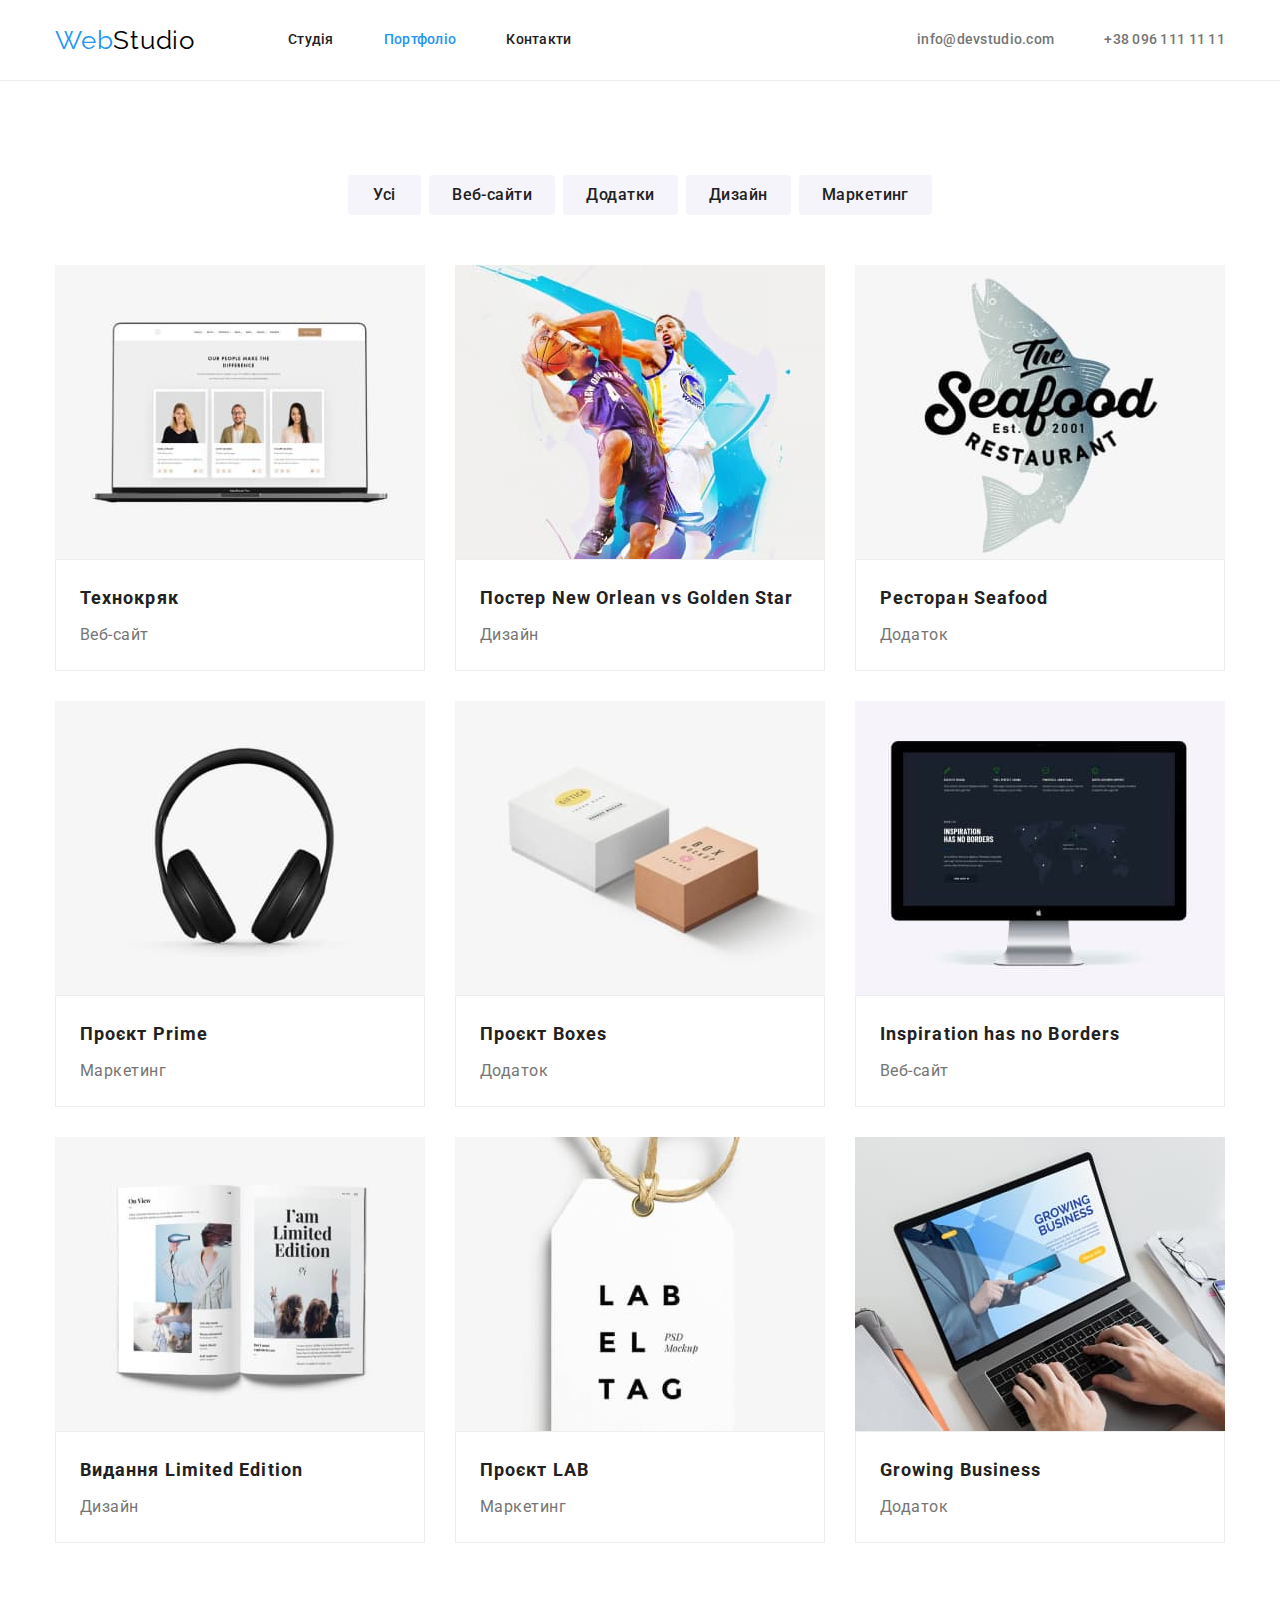
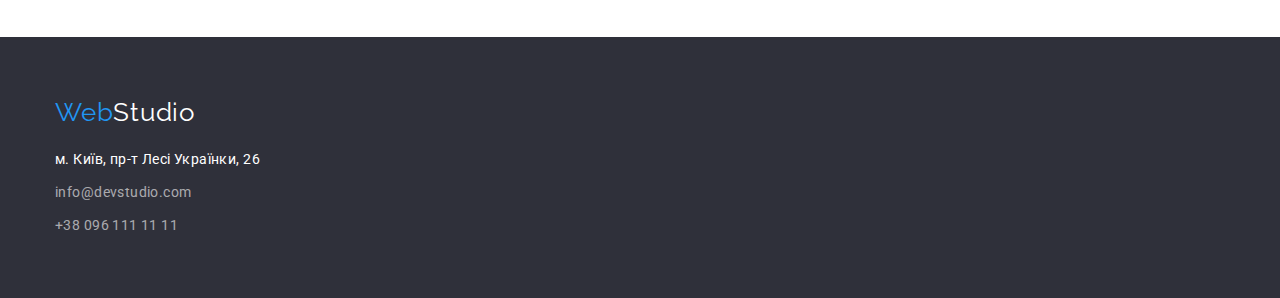
==== portfolio.html @ c8baaa2f "created folders" ====
<!DOCTYPE html>
<html lang="uk">
<head>
   <meta charset="UTF-8">
   <meta http-equiv="X-UA-Compatible" content="IE=edge">
   <meta name="viewport" content="width=device-width, initial-scale=1.0">
   <title>Портфоліо</title>
   <link rel="preconnect" href="https://fonts.googleapis.com">
   <link rel="preconnect" href="https://fonts.gstatic.com" crossorigin>
   <link href="https://fonts.googleapis.com/css2?family=Raleway:wght@700&family=Roboto:wght@400;500;700;900&display=swap" rel="stylesheet">
   <link
    rel="stylesheet"
    href="https://cdnjs.cloudflare.com/ajax/libs/modern-normalize/1.0.0/modern-normalize.min.css"
    />
   <link rel="stylesheet" href="./css/style.css">
</head>
<body>
   <!--Верхня лінія-->
    <header class="header">
      <div class="container main-nav">
         <nav class="nav">
        <a class="logo" href="./index.html">Web<span class="logo-dark">Studio</span></a>
        <ul class="site-nav list">
          <li class="item"><a href="./index.html" class="link">Студія</a></li>
          <li class="item"><a href="./portfolio.html" class="link current">Портфоліо</a></li>
          <li class="item"><a href="" class="link">Контакти</a></li>
        </ul>
      </nav>
      <ul class="contact list">
        <li class="item"><a href="mailto:info@devstudio.com" class="contact-link">info@devstudio.com</a></li>
        <li class="item"><a href="tel:+380961111111" class="contact-link">+38 096 111 11 11</a></li>
      </ul>
      </div>
    </header>
    <main>
      <section class="section">
         <div class="container">
         <h1 class="section-title visually-hidden">Портфоліо</h1>
         <ul class="buttons list">
            <li class="item"><button type="button" class="button">Усі</button></li>
            <li class="item"><button type="button" class="button">Веб-сайти</button></li>
            <li class="item"><button type="button" class="button">Додатки</button></li>
            <li class="item"><button type="button" class="button">Дизайн</button></li>
            <li class="item"><button type="button" class="button">Маркетинг</button></li>
         </ul>
         <ul class="portfolio list">
            <li class="project">
               <a href="#">
                  <img src="./images/project1.jpg" alt="ноутбук зі сторінкою вебсайту" width="370">
               <div class="project-item">
               <h2 class="portfolio-title">Технокряк</h2>
               <p>Веб-сайт</p>
               </div>
               </a>
            </li>
            <li class="project">
               <a href="#">
                  <img src="./images/project2.jpg" alt=" два баскетболіста" width="370">
               <div class="project-item">
               <h2 class="portfolio-title">Постер New Orlean vs Golden Star</h2>
               <p>Дизайн</p>
               </div>
               </a>
            </li>
            <li class="project">
               <a href="#">
                  <img src="./images/project3.jpg" alt="логотип ресторану у вигляді риби" width="370">
               <div class="project-item">
               <h2 class="portfolio-title">Ресторан Seafood</h2>
               <p>Додаток</p>
               </div>
               </a>
            </li>
            <li class="project">
               <a href="#">
                  <img src="./images/project4.jpg" alt="навушники" width="370">
               <div class="project-item">
               <h2 class="portfolio-title">Проєкт Prime</h2>
               <p>Маркетинг</p>
               </div>
               </a>
            </li>
            <li class="project">
               <a href="#">
                  <img src="./images/project5.jpg" alt="дві коробочки" width="370">
               <div class="project-item">
               <h2 class="portfolio-title">Проєкт Boxes</h2>
               <p>Додаток</p>
               </div>
               </a>
            </li>
            <li class="project">
               <a href="#">
                  <img src="./images/project6.jpg" alt="монітор" width="370">
               <div class="project-item">
               <h2 class="portfolio-title">Inspiration has no Borders</h2>
               <p>Веб-сайт</p>
               </div>
               </a>
            </li>
            <li class="project">
               <a href="#">
                  <img src="./images/project7.jpg" alt="розгорнутий журнал" width="370">
               <div class="project-item">
               <h2 class="portfolio-title">Видання Limited Edition</h2>
               <p>Дизайн</p>
               </div>
               </a>
            </li>
            <li class="project">
               <a href="#">
                  <img src="./images/project8.jpg" alt="бірка з логотипом" width="370">
               <div class="project-item">
               <h2 class="portfolio-title">Проєкт LAB</h2>
               <p>Маркетинг</p>
               </div>
               </a>
            </li>
            <li class="project">
               <a href="#">
                  <img src="./images/project9.jpg" alt="ноутбук за яким працює людина" width="370">
               <div class="project-item">
                  <h2 class="portfolio-title">Growing Business</h2>
               <p>Додаток</p>
               </div>
               </a>
            </li>
         </ul>
         </div>
      </section>

    </main>
    <footer class="address">
      <div class="container">
      <a class="logo" href="./index.html">Web<span class="logo-light">Studio</span></a>
      <address class="address-item">
        <ul class="list">
          <li>
            <a class="map"
              href="https://goo.gl/maps/CPtrU1FHBa2aNyZL9"
              target="_blank"
              rel="noopener noreferrer nofollow"
              >м. Київ, пр-т Лесі Українки, 26</a
            >
          </li>
          <li class=" mailto"><a href="mailto:info@devstudio.com" class="contact-link">info@devstudio.com</a></li>
          <li><a href="tel:+380961111111" class="contact-link">+38 096 111 11 11</a></li>
        </ul>
      </address>
      </div>
    </footer>
   
</body>
</html>
---- css/style.css ----
/* 
font-family: 'Roboto';
font-weight: 400;500;700;900
color main color #757575
color title h2 #212121
background #FFFFFF
title hero #FFFFFF
team card job #757575
background section teams #F5F4FA
address tel color: rgba(255, 255, 255, 0.6)
logo #000000 #2196F3 #FFFFFF Raleway 700
hover #2196F3 mail #757575 
portfolio #212121 Roboto 500
 */
/* html {
   box-sizing: border-box;
}
*,
*::before,
*::after {
   box-sizing: inherit;
} */
:root {
   --primary-text-color: #757575;
   --title-text-color: #212121;
   --accent-text-color: #2196F3;
   --white-color: #FFFFFF;
   --section-background: #F5F4FA;
   --btn-hover-color: #188CE8;
   --hero-background: #2F303A;
   --logo-dark-color: #000000;
 }

body {
   margin: 0;
   background-color: var(--white-color);
   color: var(--primary-text-color);
   font-family: 'Roboto', sans-serif;
   letter-spacing: 0.03em;
}

.list {
   padding: 0;
   margin: 0;
   list-style: none;
}
.container {
   margin-left: auto;
   margin-right: auto;
   width: 1200px;
   padding-left: 15px;
   padding-right: 15px;
}
h1,
h2,
h3,
h4,
h5,
h6,
p {
   margin-top: 0;
   margin-bottom: 0;
}
img {
   display: block;
   max-width: 100%;
   height: auto;
}
/* header */
.header {
   display: block;
   border-bottom: 1px solid #ECECEC;
}
.main-nav {
   display: flex;
   align-items: center;
}
.nav {
   display: flex;
   align-items: center;
}
.nav .logo {
   margin-right: 93px;
}
.logo {
   color: var(--accent-text-color);
   font-family: 'Raleway', sans-serif;
   font-size: 26px;
   line-height: 1.19;
   letter-spacing: 0.03em;
   text-decoration: none;
}

.logo-dark {
   color: var(--logo-dark-color);
}

.logo-light {
   color: var(--white-color);
}

/* site-nav */
.site-nav {
   display: flex;
}
.site-nav .item:not(:last-child) {
   margin-right: 50px;
}
.site-nav .link {
   display: block;
   padding-top: 32px;
   padding-bottom: 32px; 
   color: var(--title-text-color);
   font-weight: 500;
   font-size: 14px;
   line-height: 1.14;
   letter-spacing: 0.02em;
   text-decoration: none;
}

.site-nav .link:hover,
.site-nav .link:focus {
   color: var(--accent-text-color);
}

.site-nav .link.current {
   color: var(--accent-text-color);
}
.contact {
   display: flex;
   margin-left: auto;
}
.contact .item + .item {
   margin-left: 50px;
}
.contact .contact-link {
   display: block;
   padding-top: 32px;
   padding-bottom: 32px;
   color: var(--primary-text-color);
   font-weight: 500;
   font-size: 14px;
   line-height: 1.14;
   letter-spacing: 0.02em;
   text-decoration: none;
}

/* footer */
.address {
   padding-top: 60px;
   padding-bottom: 60px;
   background-color: var(--hero-background);
}
.address-item {
   margin-top: 20px;
}
.map {
   color: var(--white-color);
   font-style: normal;
   font-size: 14px;
   line-height: 1.71;
   letter-spacing: 0.03em;
   text-decoration: none;
}

.address .contact-link {
   color: rgba(255, 255, 255, 0.6);
   font-style: normal;
   font-size: 14px;
   line-height: 1.71;
   letter-spacing: 0.03em;
   text-decoration: none;
}

.contact-link:hover,
.contact-link:focus {
   color: var(--accent-text-color);
}
.mailto {
   margin: 9px 0;
}

/* hero */
.hero {
   padding: 200px 0;
   background-color: var(--hero-background);
   text-align: center;
}
.hero-title {
   margin-bottom: 30px;
   color: var(--white-color);
   font-weight: 900;
   font-size: 44px;
   line-height: 1.36;
   letter-spacing: 0.06em;
   text-transform: uppercase;
   width: 700px;
   margin: 0 auto 30px auto;

}

.btn {
   display: inline-block;
   border: 1px solid transparent;
   border-radius: 4px;
   padding: 10px 32px;
   min-width: 216px;
   /* margin-bottom: 200px; */
   background-color: var(--accent-text-color);
   color: var(--white-color);
   box-shadow: 0px 4px 4px rgba(0, 0, 0, 0.15);
   font-family: inherit;
   font-size: 16px;
   line-height: 1.88;
   letter-spacing: 0.06em;
   cursor: pointer;
}
.btn:hover,
.btn:focus {
   background-color: var(--btn-hover-color);
}
.section {
   padding-bottom: 94px;
   padding-top: 94px;
}
.visually-hidden {
   position: absolute;
   white-space: nowrap;
   width: 1px;
   height: 1px;
   overflow: hidden;
   border: 0;
   padding: 0;
   clip: rect(0 0 0 0);
   clip-path: inset(50%);
   margin: -1px;
}
.section-title {
   margin-bottom: 50px;
   color:  var(--title-text-color);
   font-size: 36px;
   line-height: 1.17;
   letter-spacing: 0.03em;
   text-align: center;
}
.subtitle {
   margin-bottom: 10px;
   color: var(--title-text-color);
   font-size: 14px;
   line-height: 1.14;
   letter-spacing: 0.03em;
   text-transform: uppercase;
}
/* features */
.features {
   display: flex;
}
.features .item + .item {
   margin-left: 30px;
}
.features .item {
   width: 270px;
}
.features p {
   font-size: 14px;
   line-height: 1.71;
   letter-spacing: 0.03em;
}

/* what we make */
.thumbs-section {
   padding-top: 0;
}
.thumbs {
   display: flex;
   margin-right: -30px;
}
.thumbs .item {
   flex-basis: calc(100%/3 - 30px);
   /* width: calc((100% - 60px) / 3); */
   margin-right: 30px;
}
/* .thumbs .item:last-child {
   margin-right: 0;
} */

/* our teams */
.teams {
   background-color: var(--section-background);
}
.members {
   display: flex;
   margin-right: -30px;
}
.avatar {
   margin-right: 30px;
   background-color: var(--white-color);
   box-shadow: 0px 1px 3px rgba(0, 0, 0, 0.12), 0px 1px 1px rgba(0, 0, 0, 0.14), 0px 2px 1px rgba(0, 0, 0, 0.2);
   border-radius: 0px 0px 4px 4px;
   text-align: center;
}
.member-img {
   padding: 30px;
}
.member {
   margin-bottom: 10px;
   color: var(--title-text-color);
   font-weight: 500;
   font-size: 16px;
   line-height: 1.19;
   letter-spacing: 0.03em;
   
}
.member-text {
   font-size: 16px;
   line-height: 1.19;
   letter-spacing: 0.03em;
}

/* portfolio button */
.buttons {
   display: flex;
   justify-content: center;
   margin-bottom: 50px;
}
.button {
   display: inline-block;
   border: 1px solid transparent;
   border-radius: 4px;
   padding: 6px 22px;
   min-width: 73px;
   color: var(--title-text-color);
   background-color: var(--section-background);
   font-family: inherit;
   font-weight: 500;
   font-size: 16px;
   line-height: 1.63;
   letter-spacing: 0.03em;
   cursor: pointer;
}
.buttons .item:not(:last-child) {
   margin-right: 8px;
}
.button:hover,
.button:focus {
   color: var(--white-color);
   background-color: var(--accent-text-color);
}
/* portfolio */
.portfolio {
   display: flex;
   flex-wrap: wrap;
   margin-right: -30px;
   margin-bottom: -30px;
}
.project {
   flex-basis: calc(100%/3 - 30px);
   margin-right: 30px;
   margin-bottom: 30px;
}
.project-item {
   padding: 20px 24px;
   border: 1px solid #EEEEEE;
}
.portfolio-title {
   margin-bottom: 4px;
   color: var(--title-text-color);
   font-size: 18px;
   line-height: 2;
   letter-spacing: 0.06em;
}
.portfolio p {
   color: var(--primary-text-color);
   font-size: 16px;
   line-height: 1.88;
   letter-spacing: 0.03em;
}
.portfolio a {
   background-color: var(--white-color);
   text-decoration: none;
}
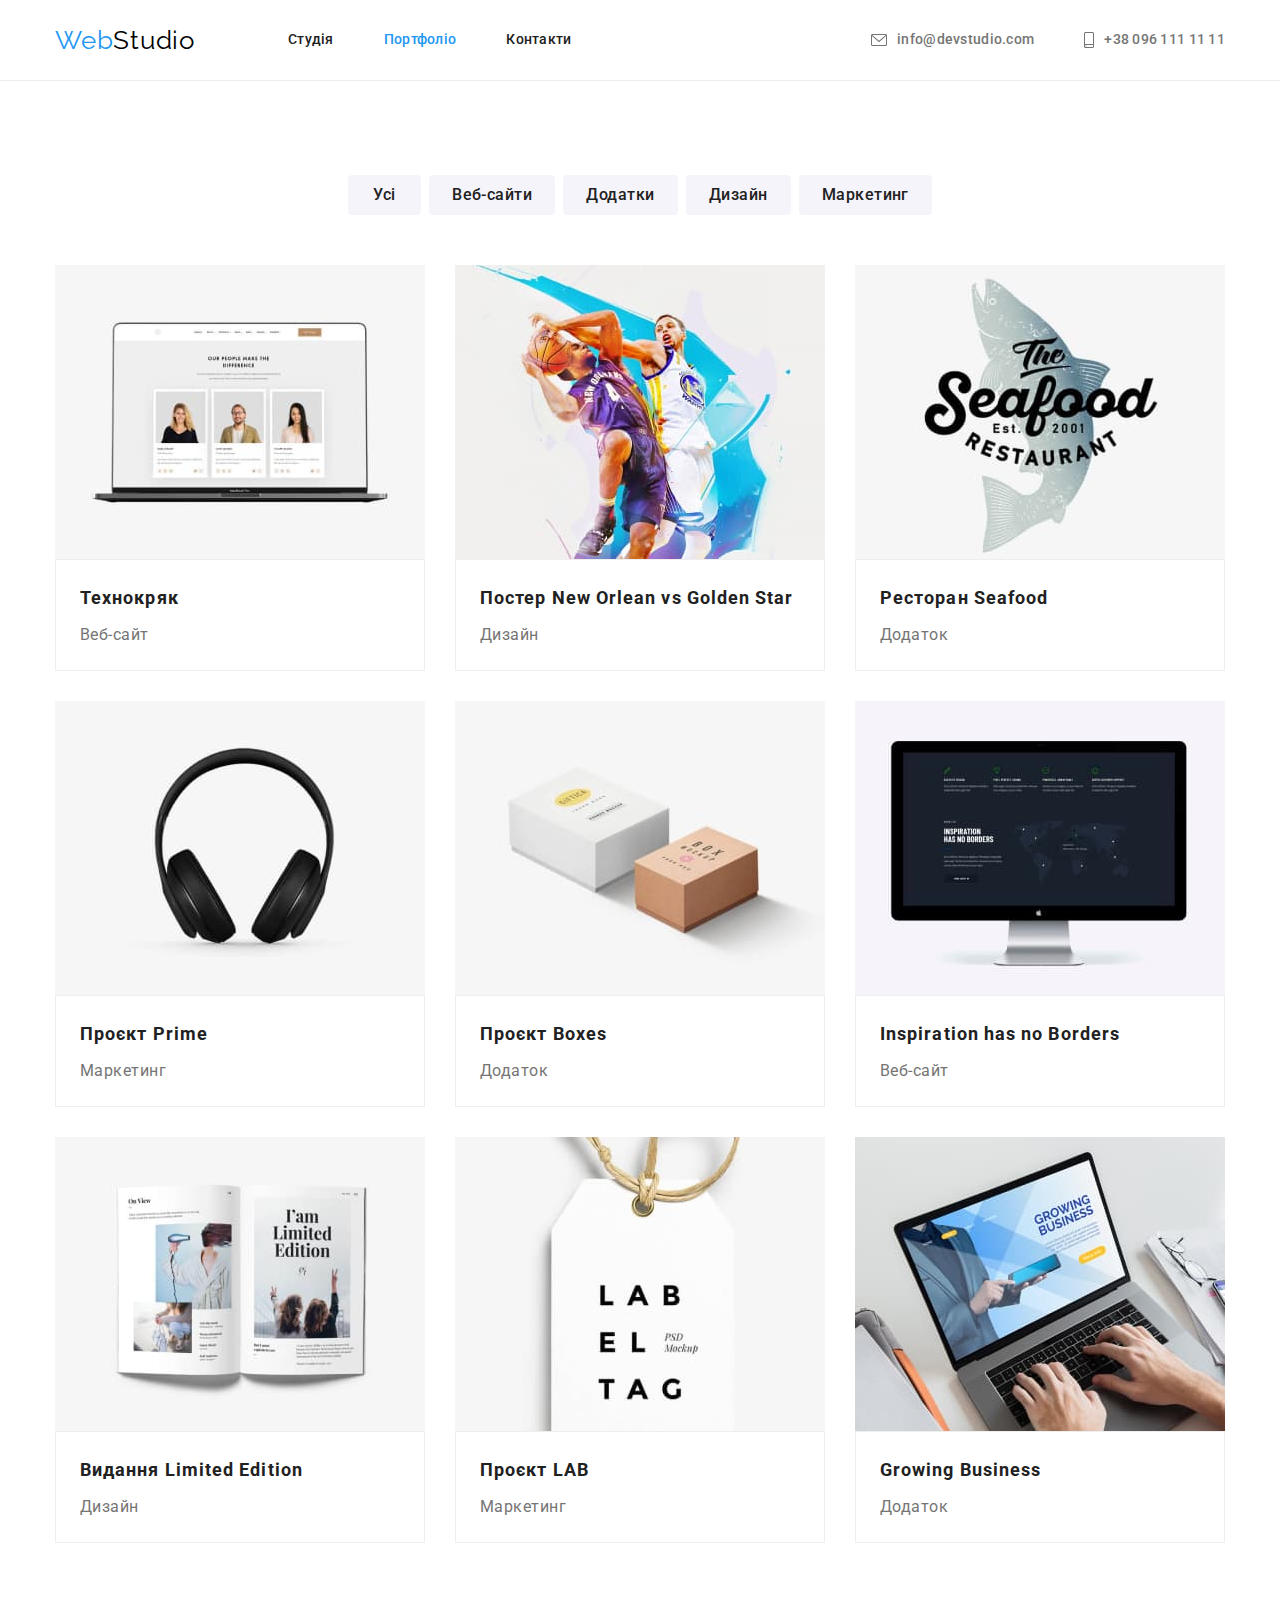
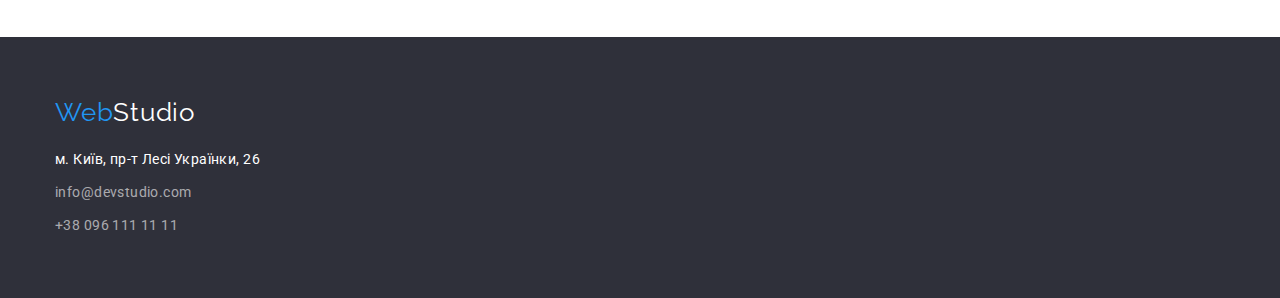
==== commit 19c6adcd: "added icon" ====
--- a/portfolio.html
+++ b/portfolio.html
@@ -27,8 +27,8 @@
         </ul>
       </nav>
       <ul class="contact list">
-        <li class="item"><a href="mailto:info@devstudio.com" class="contact-link">info@devstudio.com</a></li>
-        <li class="item"><a href="tel:+380961111111" class="contact-link">+38 096 111 11 11</a></li>
+        <li class="item"><a href="mailto:info@devstudio.com" class="contact-link contact-mailto">info@devstudio.com</a></li>
+        <li class="item"><a href="tel:+380961111111" class="contact-link contact-phone">+38 096 111 11 11</a></li>
       </ul>
       </div>
     </header>
--- a/css/style.css
+++ b/css/style.css
@@ -28,8 +28,10 @@
    --white-color: #FFFFFF;
    --section-background: #F5F4FA;
    --btn-hover-color: #188CE8;
-   --hero-background: #2F303A;
+   --hero-background: #C4C4C4;
    --logo-dark-color: #000000;
+   --hero-background-gradient: rgba(47, 48, 58, 0.4);
+   --footer-background: #2F303A;
  }
 
 body {
@@ -135,7 +137,8 @@
    margin-left: 50px;
 }
 .contact .contact-link {
-   display: block;
+   display: inline-flex;
+   align-items: center;
    padding-top: 32px;
    padding-bottom: 32px;
    color: var(--primary-text-color);
@@ -145,12 +148,28 @@
    letter-spacing: 0.02em;
    text-decoration: none;
 }
+.contact-mailto::before {
+   content: "";
+   width: 16px;
+   height: 12px;
+   margin-right: 10px;
+   background-image: url(../images/envelope.svg);
+   background-size: contain;
+}
+.contact-phone::before {
+   content: "";
+   width: 10px;
+   height: 16px;
+   margin-right: 10px;
+   background-image: url(../images/smartphone.svg);
+   background-size: contain;
+}
 
 /* footer */
 .address {
    padding-top: 60px;
    padding-bottom: 60px;
-   background-color: var(--hero-background);
+   background-color: var(--footer-background);
 }
 .address-item {
    margin-top: 20px;
@@ -187,6 +206,18 @@
    background-color: var(--hero-background);
    text-align: center;
 }
+.overlay {
+   max-width: 1600px;
+   height: 600px;
+   margin-left: auto;
+   margin-right: auto;
+   background-image:url(../images/Img\ Overlay.svg),
+   url(../images/hero-background.jpg);
+   background-position: center;
+   background-size: cover;
+   background-repeat: no-repeat;
+}
+
 .hero-title {
    margin-bottom: 30px;
    color: var(--white-color);
@@ -256,12 +287,36 @@
 .features {
    display: flex;
 }
-.features .item + .item {
+.features-item + .features-item {
    margin-left: 30px;
 }
-.features .item {
+.features-item {
    width: 270px;
 }
+.features-item::before {
+   display: block;
+   content: "";
+   height: 120px;
+   background-color: var(--section-background);
+   background-size: 70px, contain;
+   background-repeat: no-repeat;
+   background-position: center;
+   margin-bottom: 30px;
+   border-radius: 4px;
+}
+.icon-antenna::before {
+   background-image: url(../images/antenna\ 1.svg);
+}
+.icon-clock::before {
+   background-image: url(../images/clock\ 1.svg);
+}
+.icon-diagram::before {
+   background-image: url(../images/diagram\ 1.svg);
+}
+.icon-astronaut::before {
+   background-image: url(../images/astronaut\ 1.svg);
+}
+
 .features p {
    font-size: 14px;
    line-height: 1.71;
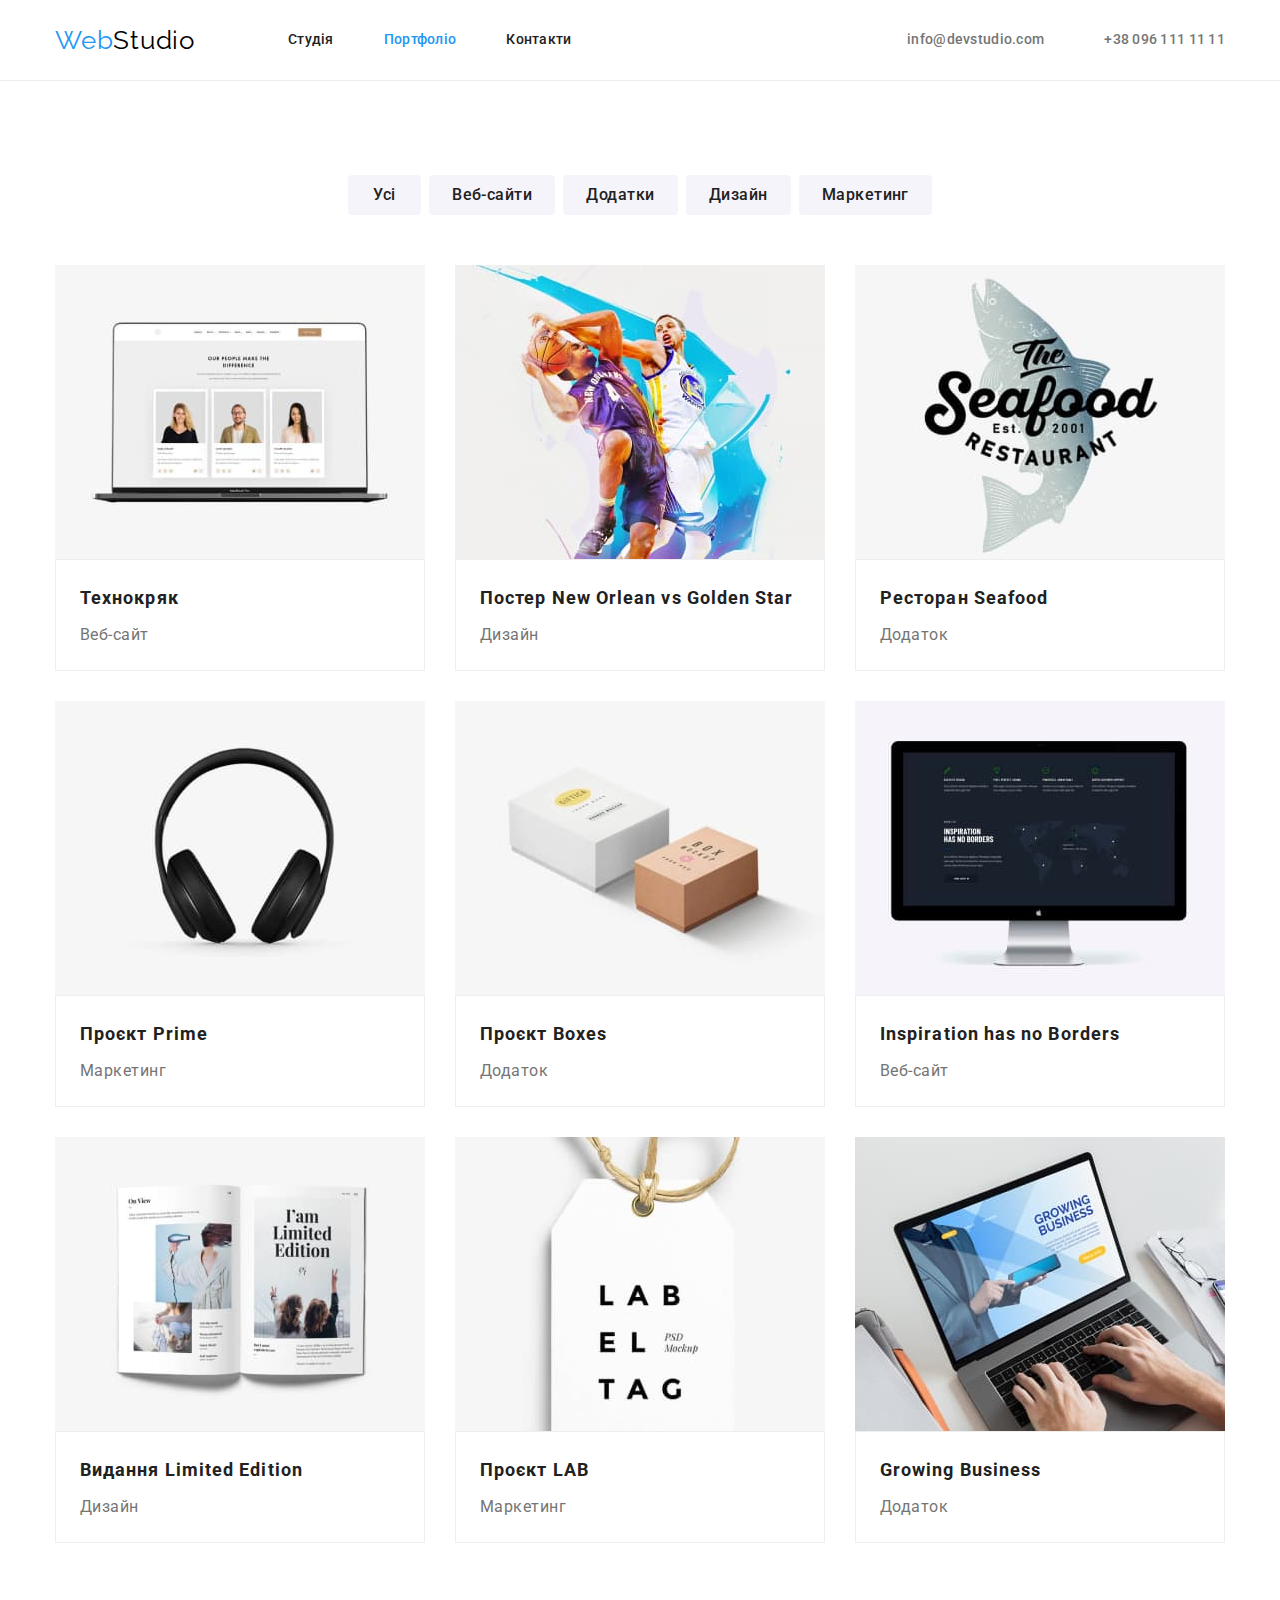
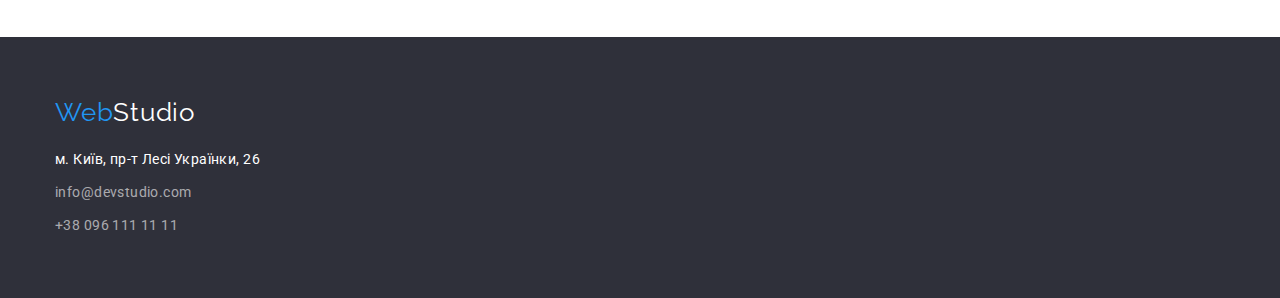
==== commit 68259b63: "added shadow with hover" ====
--- a/portfolio.html
+++ b/portfolio.html
@@ -45,7 +45,7 @@
          </ul>
          <ul class="portfolio list">
             <li class="project">
-               <a href="#">
+               <a href="#" class="project-link" >
                   <img src="./images/project1.jpg" alt="ноутбук зі сторінкою вебсайту" width="370">
                <div class="project-item">
                <h2 class="portfolio-title">Технокряк</h2>
@@ -54,7 +54,7 @@
                </a>
             </li>
             <li class="project">
-               <a href="#">
+               <a href="#" class="project-link" >
                   <img src="./images/project2.jpg" alt=" два баскетболіста" width="370">
                <div class="project-item">
                <h2 class="portfolio-title">Постер New Orlean vs Golden Star</h2>
@@ -63,7 +63,7 @@
                </a>
             </li>
             <li class="project">
-               <a href="#">
+               <a href="#" class="project-link" >
                   <img src="./images/project3.jpg" alt="логотип ресторану у вигляді риби" width="370">
                <div class="project-item">
                <h2 class="portfolio-title">Ресторан Seafood</h2>
@@ -72,7 +72,7 @@
                </a>
             </li>
             <li class="project">
-               <a href="#">
+               <a href="#" class="project-link" >
                   <img src="./images/project4.jpg" alt="навушники" width="370">
                <div class="project-item">
                <h2 class="portfolio-title">Проєкт Prime</h2>
@@ -81,7 +81,7 @@
                </a>
             </li>
             <li class="project">
-               <a href="#">
+               <a href="#" class="project-link" >
                   <img src="./images/project5.jpg" alt="дві коробочки" width="370">
                <div class="project-item">
                <h2 class="portfolio-title">Проєкт Boxes</h2>
@@ -90,7 +90,7 @@
                </a>
             </li>
             <li class="project">
-               <a href="#">
+               <a href="#" class="project-link" >
                   <img src="./images/project6.jpg" alt="монітор" width="370">
                <div class="project-item">
                <h2 class="portfolio-title">Inspiration has no Borders</h2>
@@ -99,7 +99,7 @@
                </a>
             </li>
             <li class="project">
-               <a href="#">
+               <a href="#" class="project-link" >
                   <img src="./images/project7.jpg" alt="розгорнутий журнал" width="370">
                <div class="project-item">
                <h2 class="portfolio-title">Видання Limited Edition</h2>
@@ -108,7 +108,7 @@
                </a>
             </li>
             <li class="project">
-               <a href="#">
+               <a href="#" class="project-link" >
                   <img src="./images/project8.jpg" alt="бірка з логотипом" width="370">
                <div class="project-item">
                <h2 class="portfolio-title">Проєкт LAB</h2>
@@ -117,7 +117,7 @@
                </a>
             </li>
             <li class="project">
-               <a href="#">
+               <a href="#" class="project-link" >
                   <img src="./images/project9.jpg" alt="ноутбук за яким працює людина" width="370">
                <div class="project-item">
                   <h2 class="portfolio-title">Growing Business</h2>
--- a/css/style.css
+++ b/css/style.css
@@ -32,6 +32,8 @@
    --logo-dark-color: #000000;
    --hero-background-gradient: rgba(47, 48, 58, 0.4);
    --footer-background: #2F303A;
+   --icon-color: #AFB1B8;
+   --social-link-background: rgba(255, 255, 255, 0.1)
  }
 
 body {
@@ -136,9 +138,14 @@
 .contact .item + .item {
    margin-left: 50px;
 }
+.contact .item {
+   display: inline-flex;
+   align-items: center;
+}
 .contact .contact-link {
    display: inline-flex;
    align-items: center;
+   margin-left: 10px;
    padding-top: 32px;
    padding-bottom: 32px;
    color: var(--primary-text-color);
@@ -148,21 +155,16 @@
    letter-spacing: 0.02em;
    text-decoration: none;
 }
-.contact-mailto::before {
-   content: "";
-   width: 16px;
-   height: 12px;
-   margin-right: 10px;
-   background-image: url(../images/envelope.svg);
-   background-size: contain;
-}
-.contact-phone::before {
-   content: "";
-   width: 10px;
-   height: 16px;
-   margin-right: 10px;
-   background-image: url(../images/smartphone.svg);
-   background-size: contain;
+.icon-contact-link {
+   display: inline-flex;
+   align-items: center;
+}
+.icon-contact {
+   fill: var(--primary-text-color);
+}
+.icon-contact:hover,
+.icon-contact:focus {
+   fill: var(--accent-text-color);
 }
 
 /* footer */
@@ -198,6 +200,28 @@
 }
 .mailto {
    margin: 9px 0;
+}
+.footer {
+   display: flex;
+}
+.footer-social {
+   padding: 12px 0;
+   margin-left: 70px;
+}
+.caption {
+   margin-bottom: 20px;
+   color: var(--white-color);
+   font-size: 14px;
+   line-height: 1.14;
+   letter-spacing: 0.03em;
+   text-transform: uppercase;
+}
+.social-link {
+   border-radius: 50%;
+   background-color: var(--social-link-background);
+}
+.social-link .social-network {
+   fill: var(--white-color);
 }
 
 /* hero */
@@ -368,9 +392,62 @@
    
 }
 .member-text {
+   margin-bottom: 16px;
    font-size: 16px;
    line-height: 1.19;
    letter-spacing: 0.03em;
+}
+.social {
+   display: flex;
+   justify-content: center;
+   margin-right: -10px;
+}
+.social-item {
+   margin-right: 10px;
+
+}
+.social-item a {
+   display: flex;
+   justify-content: center;
+   align-items: center;
+   width: 44px;
+   height: 44px;
+}
+.social-item a:hover {
+   border-radius: 50%;
+   background-color: var(--accent-text-color);
+}
+.social-network {
+   fill: var(--icon-color);
+}
+.social-network:hover {
+   fill: var(--white-color);
+}
+
+/* regular customers */
+
+.clients {
+   display: flex;
+   margin-right: -30px;
+   justify-content: center;
+}
+.client-item{
+   display: flex;
+   margin-right: 30px;
+   padding: 16px 32px;
+   width: 170px;
+   background-color: var(--white-color);
+   border: 1px solid var(--icon-color);
+   border-radius: 4px;
+}
+.client-icon {
+   fill: var(--icon-color);
+}
+.client-item:hover {
+   border-color: var(--accent-text-color);
+}
+.client-icon:hover {
+   fill: var(--accent-text-color);
 }
 
 /* portfolio button */
@@ -401,6 +478,8 @@
 .button:focus {
    color: var(--white-color);
    background-color: var(--accent-text-color);
+   box-shadow: 0px 3px 1px rgba(0, 0, 0, 0.1), 0px 1px 2px rgba(0, 0, 0, 0.08), 0px 2px 2px rgba(0, 0, 0, 0.12);
+   border-radius: 4px;
 }
 /* portfolio */
 .portfolio {
@@ -434,4 +513,8 @@
 .portfolio a {
    background-color: var(--white-color);
    text-decoration: none;
-}+}
+.project:hover {
+   /* border: 1px solid #EEEEEE; */
+      box-shadow: 0px 1px 1px rgba(0, 0, 0, 0.12), 0px 4px 4px rgba(0, 0, 0, 0.06), 1px 4px 6px rgba(0, 0, 0, 0.16);
+}
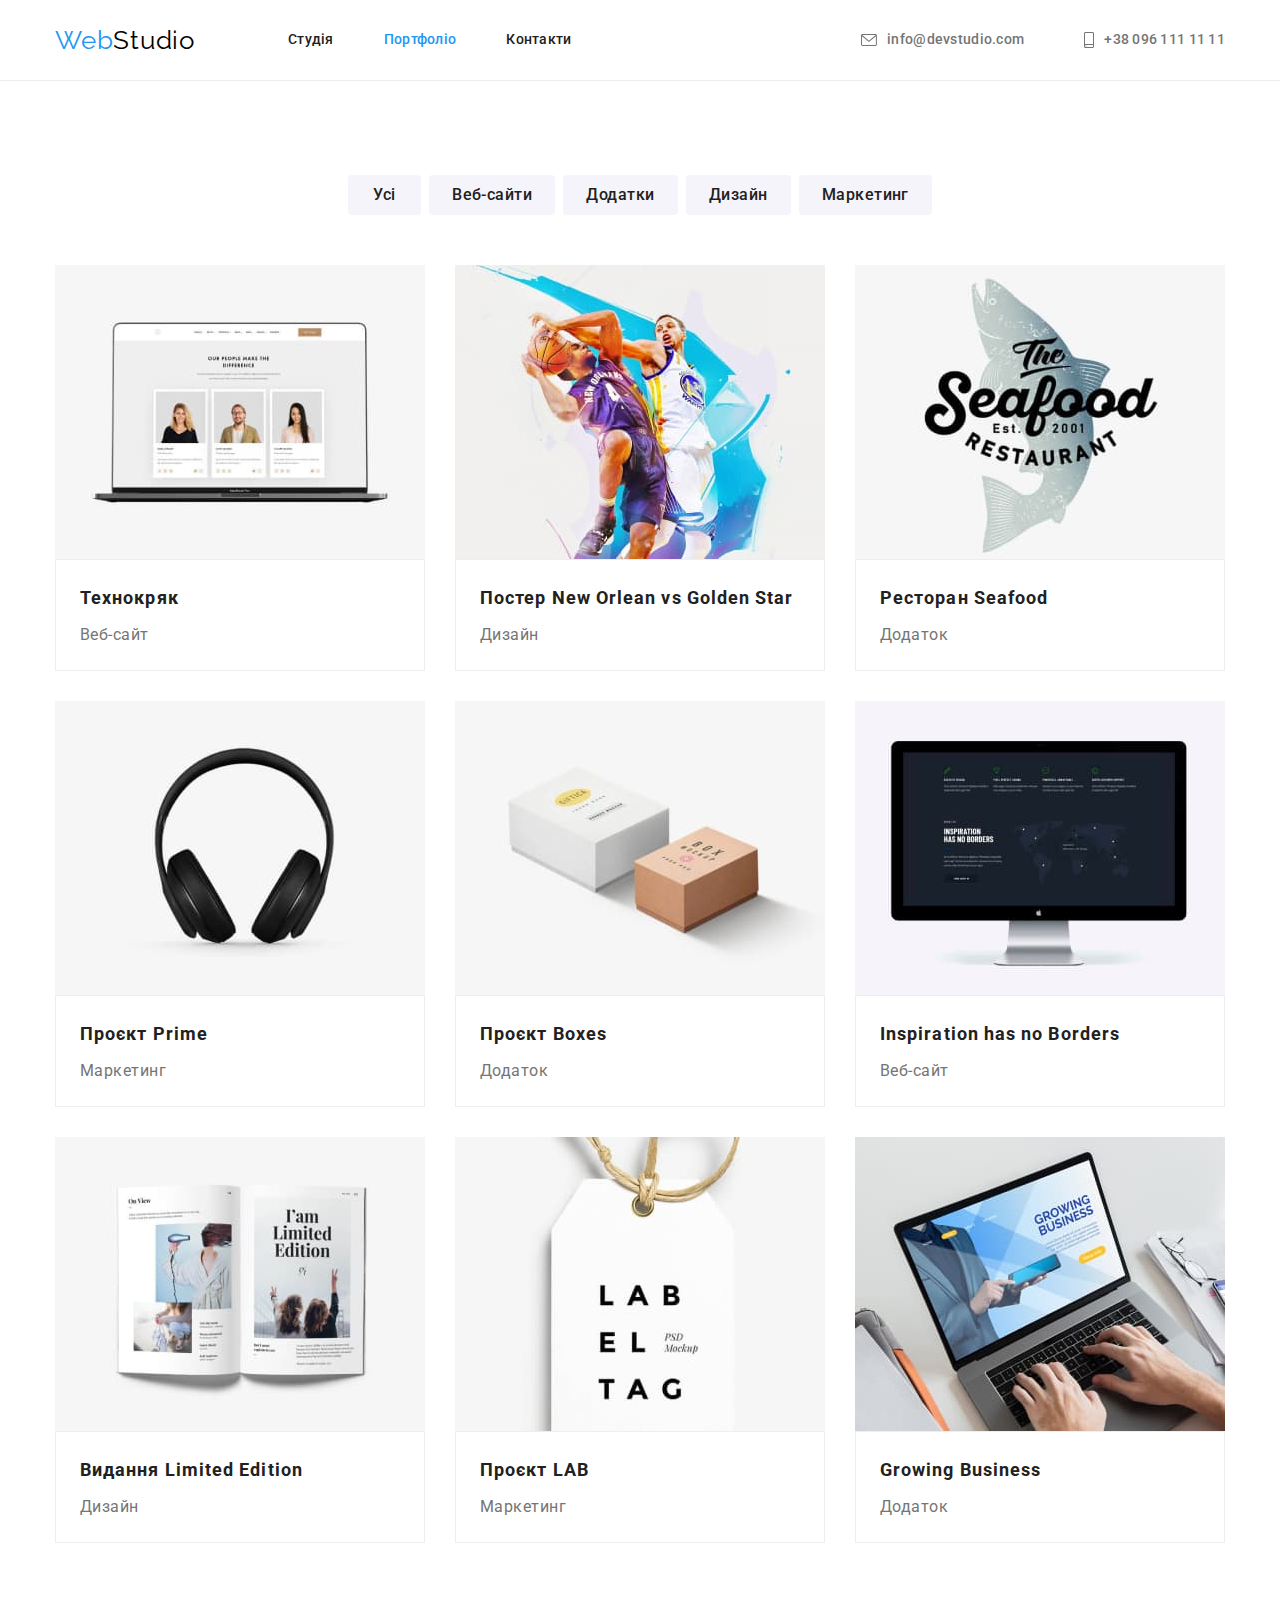
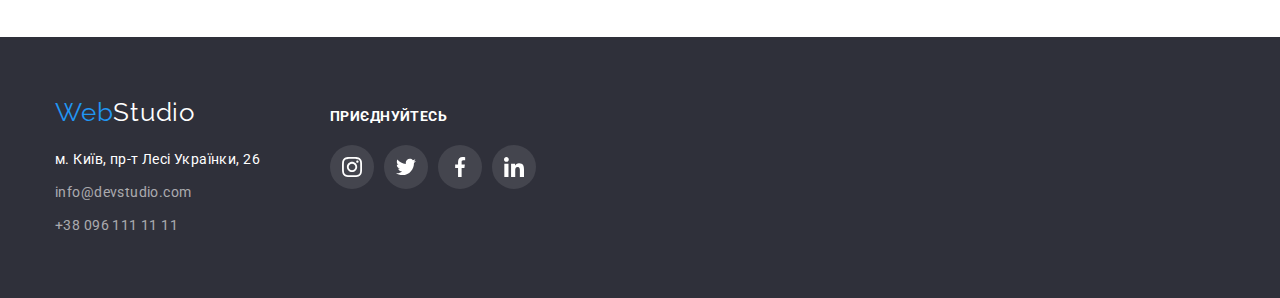
==== commit 1e1a9c9e: "replace footer and header in portfolio" ====
--- a/portfolio.html
+++ b/portfolio.html
@@ -27,9 +27,19 @@
         </ul>
       </nav>
       <ul class="contact list">
-        <li class="item"><a href="mailto:info@devstudio.com" class="contact-link contact-mailto">info@devstudio.com</a></li>
-        <li class="item"><a href="tel:+380961111111" class="contact-link contact-phone">+38 096 111 11 11</a></li>
-      </ul>
+            <li class="item">
+              <a href="mailto:info@devstudio.com" class="contact-link contact-mailto">
+                <svg class="icon-contact" width="16" height="12">
+                  <use href="./images/symbol-defs 1.svg#icon-envelope"></use></svg>
+                <span>info@devstudio.com</span></a>
+            </li>
+            <li class="item">
+              <a href="tel:+380961111111" class="contact-link contact-phone">
+                <svg class="icon-contact" width="10" height="16">
+                  <use href="./images/symbol-defs 1.svg#icon-smartphone"></use></svg>
+                <span>+38 096 111 11 11</span></a>
+            </li>
+          </ul>
       </div>
     </header>
     <main>
@@ -132,21 +142,61 @@
     </main>
     <footer class="address">
       <div class="container">
-      <a class="logo" href="./index.html">Web<span class="logo-light">Studio</span></a>
-      <address class="address-item">
-        <ul class="list">
-          <li>
-            <a class="map"
-              href="https://goo.gl/maps/CPtrU1FHBa2aNyZL9"
-              target="_blank"
-              rel="noopener noreferrer nofollow"
-              >м. Київ, пр-т Лесі Українки, 26</a
-            >
-          </li>
-          <li class=" mailto"><a href="mailto:info@devstudio.com" class="contact-link">info@devstudio.com</a></li>
-          <li><a href="tel:+380961111111" class="contact-link">+38 096 111 11 11</a></li>
-        </ul>
-      </address>
+      <div class="footer">
+          <div>
+            <a class="logo" href="./index.html">Web<span class="logo-light">Studio</span></a>
+            <address class="address-item">
+              <ul class="list">
+                <li>
+                  <a
+                    class="map"
+                    href="https://goo.gl/maps/CPtrU1FHBa2aNyZL9"
+                    target="_blank"
+                    rel="noopener noreferrer nofollow"
+                    >м. Київ, пр-т Лесі Українки, 26</a
+                  >
+                </li>
+                <li class="mailto">
+                  <a href="mailto:info@devstudio.com" class="contact-link">info@devstudio.com</a>
+                </li>
+                <li><a href="tel:+380961111111" class="contact-link">+38 096 111 11 11</a></li>
+              </ul>
+            </address>
+          </div>
+          <div class="footer-social">
+            <h3 class="caption">Приєднуйтесь</h3>
+            <ul class="social list">
+              <li class="social-item">
+                <a href="#" class="social-link">
+                  <svg class="social-network" width="20" height="20">
+                    <use href="./images/symbol-defs 1.svg#icon-instagram-2"></use>
+                  </svg>
+                </a>
+              </li>
+              <li class="social-item">
+                <a href="#" class="social-link">
+                  <svg class="social-network" width="20" height="20">
+                    <use href="./images/symbol-defs 1.svg#icon-twitter-1"></use>
+                  </svg>
+                </a>
+              </li>
+              <li class="social-item">
+                <a href="#" class="social-link">
+                  <svg class="social-network" width="20" height="20">
+                    <use href="./images/symbol-defs 1.svg#icon-facebook-1"></use>
+                  </svg>
+                </a>
+              </li>
+              <li class="social-item">
+                <a href="#" class="social-link">
+                  <svg class="social-network" width="20" height="20">
+                    <use href="./images/symbol-defs 1.svg#icon-linkedin-1"></use>
+                  </svg>
+                </a>
+              </li>
+            </ul>
+          </div>
+        </div>
       </div>
     </footer>
    
--- a/css/style.css
+++ b/css/style.css
@@ -33,7 +33,9 @@
    --hero-background-gradient: rgba(47, 48, 58, 0.4);
    --footer-background: #2F303A;
    --icon-color: #AFB1B8;
-   --social-link-background: rgba(255, 255, 255, 0.1)
+   --social-link-background: rgba(255, 255, 255, 0.1);
+   --header-border-color: #ECECEC;
+   --project-item-border-color: #EEEEEE;
  }
 
 body {
@@ -74,7 +76,7 @@
 /* header */
 .header {
    display: block;
-   border-bottom: 1px solid #ECECEC;
+   border-bottom: 1px solid var(--header-border-color);
 }
 .main-nav {
    display: flex;
@@ -155,11 +157,9 @@
    letter-spacing: 0.02em;
    text-decoration: none;
 }
-.icon-contact-link {
-   display: inline-flex;
-   align-items: center;
-}
+
 .icon-contact {
+   margin-right: 10px;
    fill: var(--primary-text-color);
 }
 .icon-contact:hover,
@@ -261,7 +261,6 @@
    border-radius: 4px;
    padding: 10px 32px;
    min-width: 216px;
-   /* margin-bottom: 200px; */
    background-color: var(--accent-text-color);
    color: var(--white-color);
    box-shadow: 0px 4px 4px rgba(0, 0, 0, 0.15);
@@ -357,13 +356,8 @@
 }
 .thumbs .item {
    flex-basis: calc(100%/3 - 30px);
-   /* width: calc((100% - 60px) / 3); */
    margin-right: 30px;
 }
-/* .thumbs .item:last-child {
-   margin-right: 0;
-} */
-
 /* our teams */
 .teams {
    background-color: var(--section-background);
@@ -413,14 +407,16 @@
    width: 44px;
    height: 44px;
 }
-.social-item a:hover {
+.social-item a:hover,
+.social-item a:focus {
    border-radius: 50%;
    background-color: var(--accent-text-color);
 }
 .social-network {
    fill: var(--icon-color);
 }
-.social-network:hover {
+.social-network:hover,
+.social-network:focus {
    fill: var(--white-color);
 }
 
@@ -495,7 +491,7 @@
 }
 .project-item {
    padding: 20px 24px;
-   border: 1px solid #EEEEEE;
+   border: 1px solid var(--project-item-border-color);
 }
 .portfolio-title {
    margin-bottom: 4px;
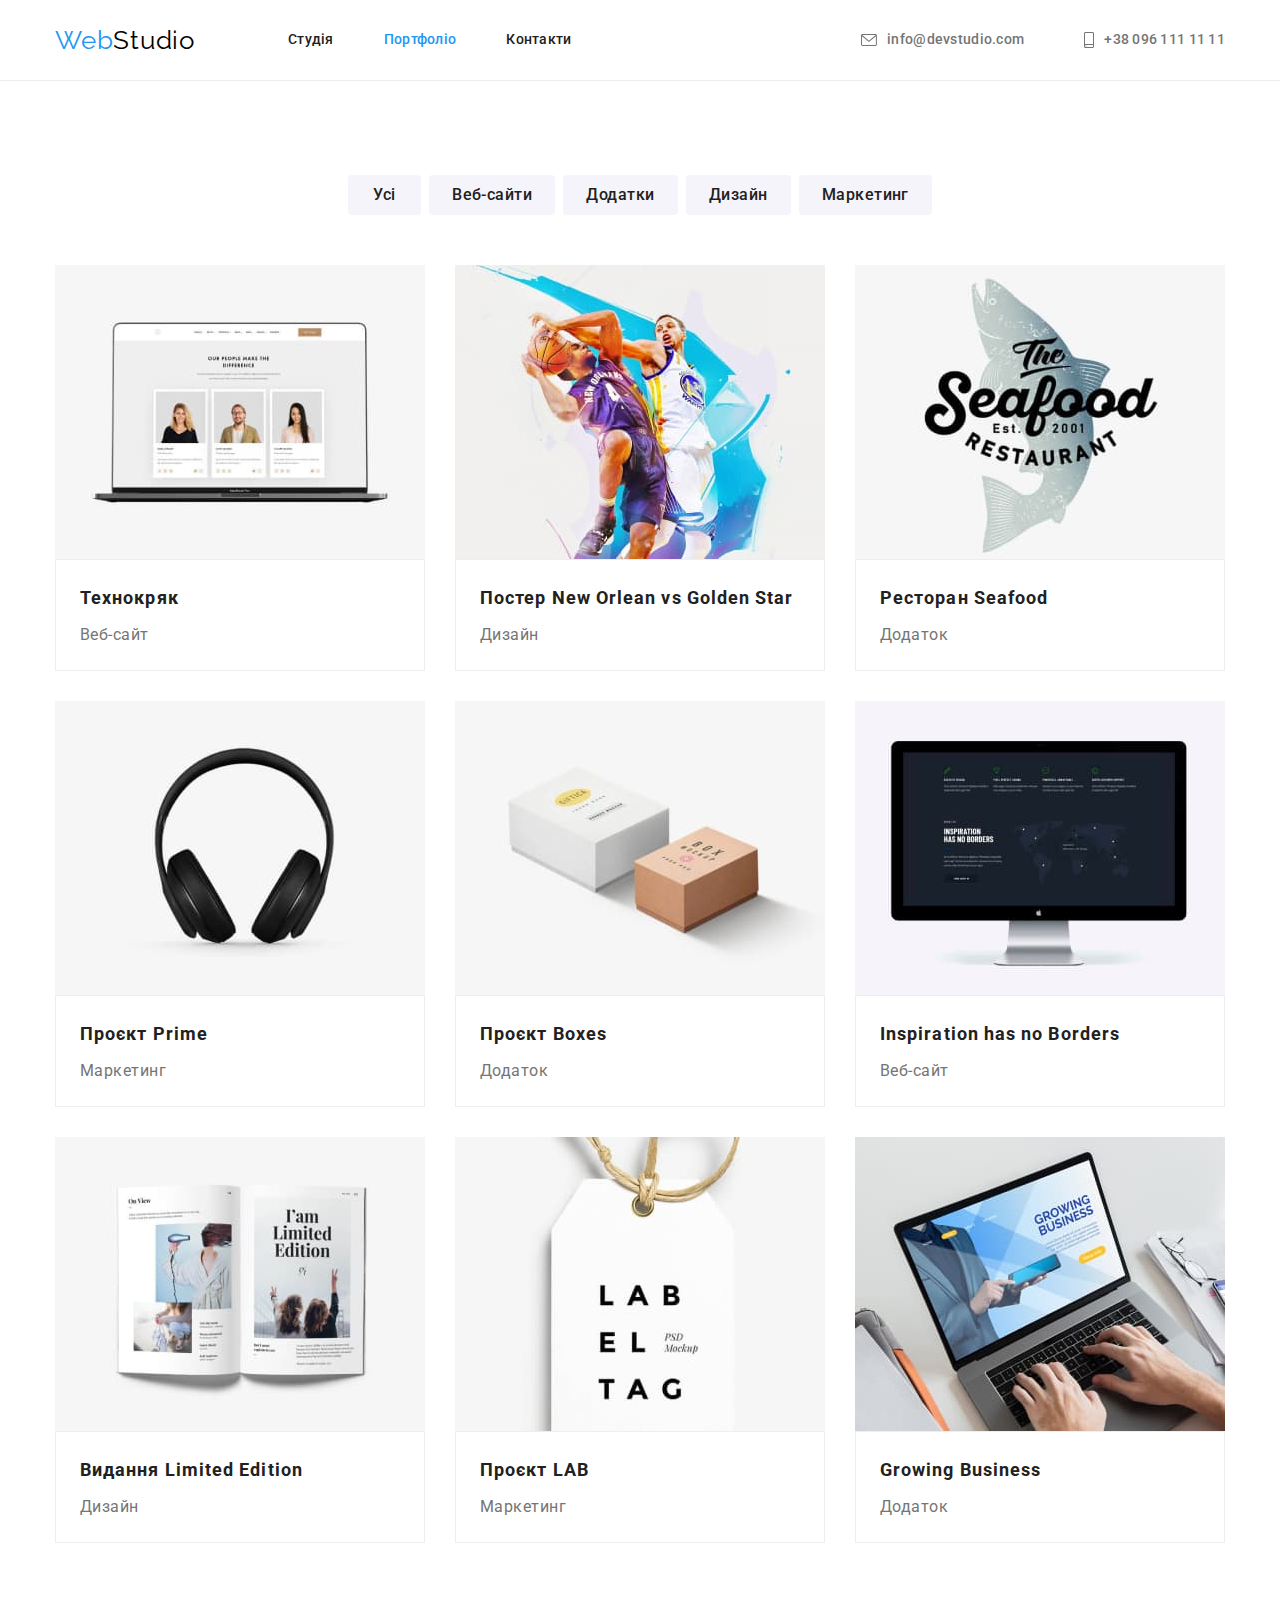
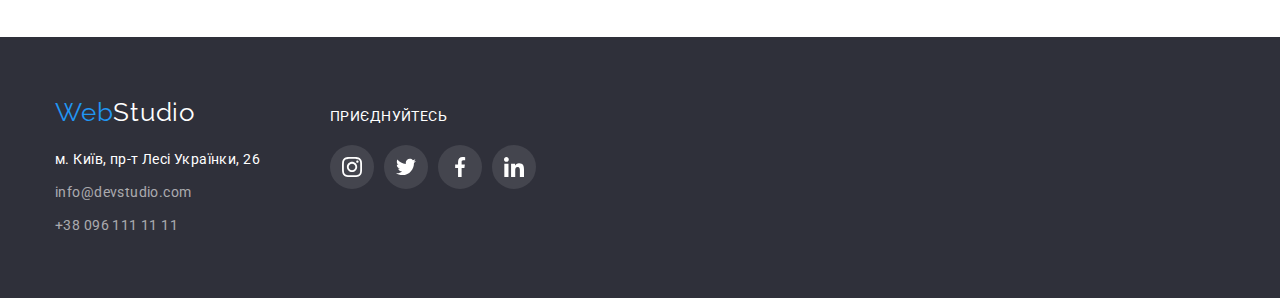
==== commit 7c7cd855: "fixed shadow in portfolio" ====
--- a/portfolio.html
+++ b/portfolio.html
@@ -30,14 +30,14 @@
             <li class="item">
               <a href="mailto:info@devstudio.com" class="contact-link contact-mailto">
                 <svg class="icon-contact" width="16" height="12">
-                  <use href="./images/symbol-defs 1.svg#icon-envelope"></use></svg>
-                <span>info@devstudio.com</span></a>
+                  <use href="./images/symbol-defs1.svg#icon-envelope"></use></svg>
+                info@devstudio.com</a>
             </li>
             <li class="item">
               <a href="tel:+380961111111" class="contact-link contact-phone">
                 <svg class="icon-contact" width="10" height="16">
-                  <use href="./images/symbol-defs 1.svg#icon-smartphone"></use></svg>
-                <span>+38 096 111 11 11</span></a>
+                  <use href="./images/symbol-defs1.svg#icon-smartphone"></use></svg>
+                +38 096 111 11 11</a>
             </li>
           </ul>
       </div>
@@ -59,7 +59,7 @@
                   <img src="./images/project1.jpg" alt="ноутбук зі сторінкою вебсайту" width="370">
                <div class="project-item">
                <h2 class="portfolio-title">Технокряк</h2>
-               <p>Веб-сайт</p>
+               <p class="portfolio-text">Веб-сайт</p>
                </div>
                </a>
             </li>
@@ -68,7 +68,7 @@
                   <img src="./images/project2.jpg" alt=" два баскетболіста" width="370">
                <div class="project-item">
                <h2 class="portfolio-title">Постер New Orlean vs Golden Star</h2>
-               <p>Дизайн</p>
+               <p class="portfolio-text">Дизайн</p>
                </div>
                </a>
             </li>
@@ -77,7 +77,7 @@
                   <img src="./images/project3.jpg" alt="логотип ресторану у вигляді риби" width="370">
                <div class="project-item">
                <h2 class="portfolio-title">Ресторан Seafood</h2>
-               <p>Додаток</p>
+               <p class="portfolio-text">Додаток</p>
                </div>
                </a>
             </li>
@@ -86,7 +86,7 @@
                   <img src="./images/project4.jpg" alt="навушники" width="370">
                <div class="project-item">
                <h2 class="portfolio-title">Проєкт Prime</h2>
-               <p>Маркетинг</p>
+               <p class="portfolio-text">Маркетинг</p>
                </div>
                </a>
             </li>
@@ -95,7 +95,7 @@
                   <img src="./images/project5.jpg" alt="дві коробочки" width="370">
                <div class="project-item">
                <h2 class="portfolio-title">Проєкт Boxes</h2>
-               <p>Додаток</p>
+               <p class="portfolio-text">Додаток</p>
                </div>
                </a>
             </li>
@@ -104,7 +104,7 @@
                   <img src="./images/project6.jpg" alt="монітор" width="370">
                <div class="project-item">
                <h2 class="portfolio-title">Inspiration has no Borders</h2>
-               <p>Веб-сайт</p>
+               <p class="portfolio-text">Веб-сайт</p>
                </div>
                </a>
             </li>
@@ -113,7 +113,7 @@
                   <img src="./images/project7.jpg" alt="розгорнутий журнал" width="370">
                <div class="project-item">
                <h2 class="portfolio-title">Видання Limited Edition</h2>
-               <p>Дизайн</p>
+               <p class="portfolio-text">Дизайн</p>
                </div>
                </a>
             </li>
@@ -122,7 +122,7 @@
                   <img src="./images/project8.jpg" alt="бірка з логотипом" width="370">
                <div class="project-item">
                <h2 class="portfolio-title">Проєкт LAB</h2>
-               <p>Маркетинг</p>
+               <p class="portfolio-text">Маркетинг</p>
                </div>
                </a>
             </li>
@@ -131,7 +131,7 @@
                   <img src="./images/project9.jpg" alt="ноутбук за яким працює людина" width="370">
                <div class="project-item">
                   <h2 class="portfolio-title">Growing Business</h2>
-               <p>Додаток</p>
+               <p class="portfolio-text">Додаток</p>
                </div>
                </a>
             </li>
@@ -142,7 +142,7 @@
     </main>
     <footer class="address">
       <div class="container">
-      <div class="footer">
+      <div class="box-footer">
           <div>
             <a class="logo" href="./index.html">Web<span class="logo-light">Studio</span></a>
             <address class="address-item">
@@ -163,34 +163,34 @@
               </ul>
             </address>
           </div>
-          <div class="footer-social">
-            <h3 class="caption">Приєднуйтесь</h3>
+          <div class="box-action">
+            <p class="action">Приєднуйтесь</p>
             <ul class="social list">
               <li class="social-item">
-                <a href="#" class="social-link">
-                  <svg class="social-network" width="20" height="20">
-                    <use href="./images/symbol-defs 1.svg#icon-instagram-2"></use>
-                  </svg>
-                </a>
-              </li>
-              <li class="social-item">
-                <a href="#" class="social-link">
-                  <svg class="social-network" width="20" height="20">
-                    <use href="./images/symbol-defs 1.svg#icon-twitter-1"></use>
-                  </svg>
-                </a>
-              </li>
-              <li class="social-item">
-                <a href="#" class="social-link">
-                  <svg class="social-network" width="20" height="20">
-                    <use href="./images/symbol-defs 1.svg#icon-facebook-1"></use>
-                  </svg>
-                </a>
-              </li>
-              <li class="social-item">
-                <a href="#" class="social-link">
-                  <svg class="social-network" width="20" height="20">
-                    <use href="./images/symbol-defs 1.svg#icon-linkedin-1"></use>
+                <a href="#" class="social-link action-link">
+                  <svg class="social-network" width="20" height="20">
+                    <use href="./images/symbol-defs1.svg#icon-instagram-2"></use>
+                  </svg>
+                </a>
+              </li>
+              <li class="social-item">
+                <a href="#" class="social-link action-link">
+                  <svg class="social-network" width="20" height="20">
+                    <use href="./images/symbol-defs1.svg#icon-twitter-1"></use>
+                  </svg>
+                </a>
+              </li>
+              <li class="social-item">
+                <a href="#" class="social-link action-link">
+                  <svg class="social-network" width="20" height="20">
+                    <use href="./images/symbol-defs1.svg#icon-facebook-1"></use>
+                  </svg>
+                </a>
+              </li>
+              <li class="social-item">
+                <a href="#" class="social-link action-link">
+                  <svg class="social-network" width="20" height="20">
+                    <use href="./images/symbol-defs1.svg#icon-linkedin-1"></use>
                   </svg>
                 </a>
               </li>
--- a/css/style.css
+++ b/css/style.css
@@ -153,18 +153,17 @@
    color: var(--primary-text-color);
    font-weight: 500;
    font-size: 14px;
+   fill: currentColor;
    line-height: 1.14;
    letter-spacing: 0.02em;
    text-decoration: none;
 }
-
+.contact-link:hover,
+.contact-link:focus {
+   color: var(--accent-text-color);
+}
 .icon-contact {
    margin-right: 10px;
-   fill: var(--primary-text-color);
-}
-.icon-contact:hover,
-.icon-contact:focus {
-   fill: var(--accent-text-color);
 }
 
 /* footer */
@@ -194,21 +193,17 @@
    text-decoration: none;
 }
 
-.contact-link:hover,
-.contact-link:focus {
-   color: var(--accent-text-color);
-}
 .mailto {
    margin: 9px 0;
 }
-.footer {
-   display: flex;
-}
-.footer-social {
-   padding: 12px 0;
+.box-footer {
+   display: flex;
+   align-items: baseline;
+}
+.box-action {
    margin-left: 70px;
 }
-.caption {
+.action {
    margin-bottom: 20px;
    color: var(--white-color);
    font-size: 14px;
@@ -216,11 +211,11 @@
    letter-spacing: 0.03em;
    text-transform: uppercase;
 }
-.social-link {
+.action-link {
    border-radius: 50%;
    background-color: var(--social-link-background);
 }
-.social-link .social-network {
+.social-network {
    fill: var(--white-color);
 }
 
@@ -235,7 +230,10 @@
    height: 600px;
    margin-left: auto;
    margin-right: auto;
-   background-image:url(../images/Img\ Overlay.svg),
+   background-image:linear-gradient(
+      to right,
+      var(--hero-background-gradient),
+      var(--hero-background-gradient)),
    url(../images/hero-background.jpg);
    background-position: center;
    background-size: cover;
@@ -316,30 +314,15 @@
 .features-item {
    width: 270px;
 }
-.features-item::before {
-   display: block;
-   content: "";
+.features-icon {
+   display: flex;
    height: 120px;
+   justify-content: center;
+   align-items: center;
+   margin-bottom: 30px;
    background-color: var(--section-background);
-   background-size: 70px, contain;
-   background-repeat: no-repeat;
-   background-position: center;
-   margin-bottom: 30px;
-   border-radius: 4px;
-}
-.icon-antenna::before {
-   background-image: url(../images/antenna\ 1.svg);
-}
-.icon-clock::before {
-   background-image: url(../images/clock\ 1.svg);
-}
-.icon-diagram::before {
-   background-image: url(../images/diagram\ 1.svg);
-}
-.icon-astronaut::before {
-   background-image: url(../images/astronaut\ 1.svg);
-}
-
+   border-radius: 4px
+}
 .features p {
    font-size: 14px;
    line-height: 1.71;
@@ -400,49 +383,47 @@
    margin-right: 10px;
 
 }
-.social-item a {
-   display: flex;
-   justify-content: center;
-   align-items: center;
+.social-link {
+   display:inline-flex;
+   justify-content: center;
+   align-items: center;
+   fill: var(--icon-color);
    width: 44px;
    height: 44px;
-}
-.social-item a:hover,
-.social-item a:focus {
    border-radius: 50%;
+}
+.social-link:hover,
+.social-link:focus {
    background-color: var(--accent-text-color);
-}
-.social-network {
+   fill: var(--white-color);
+}
+
+/* regular customers */
+
+.clients {
+   display: flex;
+   margin-right: -30px;
+   justify-content: center;
+}
+.client-item {
+   margin-right: 30px;
+   width: 170px;
+   height: 92px;
+   
+}
+.client-link {
+   display: flex;
+   justify-content: center;
+   align-items: center;
+   width: 100%;
+   height: 100%;
    fill: var(--icon-color);
-}
-.social-network:hover,
-.social-network:focus {
-   fill: var(--white-color);
-}
-
-/* regular customers */
-
-.clients {
-   display: flex;
-   margin-right: -30px;
-   justify-content: center;
-}
-.client-item{
-   display: flex;
-   margin-right: 30px;
-   padding: 16px 32px;
-   width: 170px;
-   background-color: var(--white-color);
    border: 1px solid var(--icon-color);
    border-radius: 4px;
 }
-.client-icon {
-   fill: var(--icon-color);
-}
-.client-item:hover {
+.client-link:hover,
+.client-link:focus {
    border-color: var(--accent-text-color);
-}
-.client-icon:hover {
    fill: var(--accent-text-color);
 }
 
@@ -500,17 +481,18 @@
    line-height: 2;
    letter-spacing: 0.06em;
 }
-.portfolio p {
+.portfolio-text {
    color: var(--primary-text-color);
    font-size: 16px;
    line-height: 1.88;
    letter-spacing: 0.03em;
 }
-.portfolio a {
+.project-link {
+   display: block;
    background-color: var(--white-color);
    text-decoration: none;
 }
-.project:hover {
-   /* border: 1px solid #EEEEEE; */
+.project-link:hover,
+.project-link:focus {
       box-shadow: 0px 1px 1px rgba(0, 0, 0, 0.12), 0px 4px 4px rgba(0, 0, 0, 0.06), 1px 4px 6px rgba(0, 0, 0, 0.16);
 }
